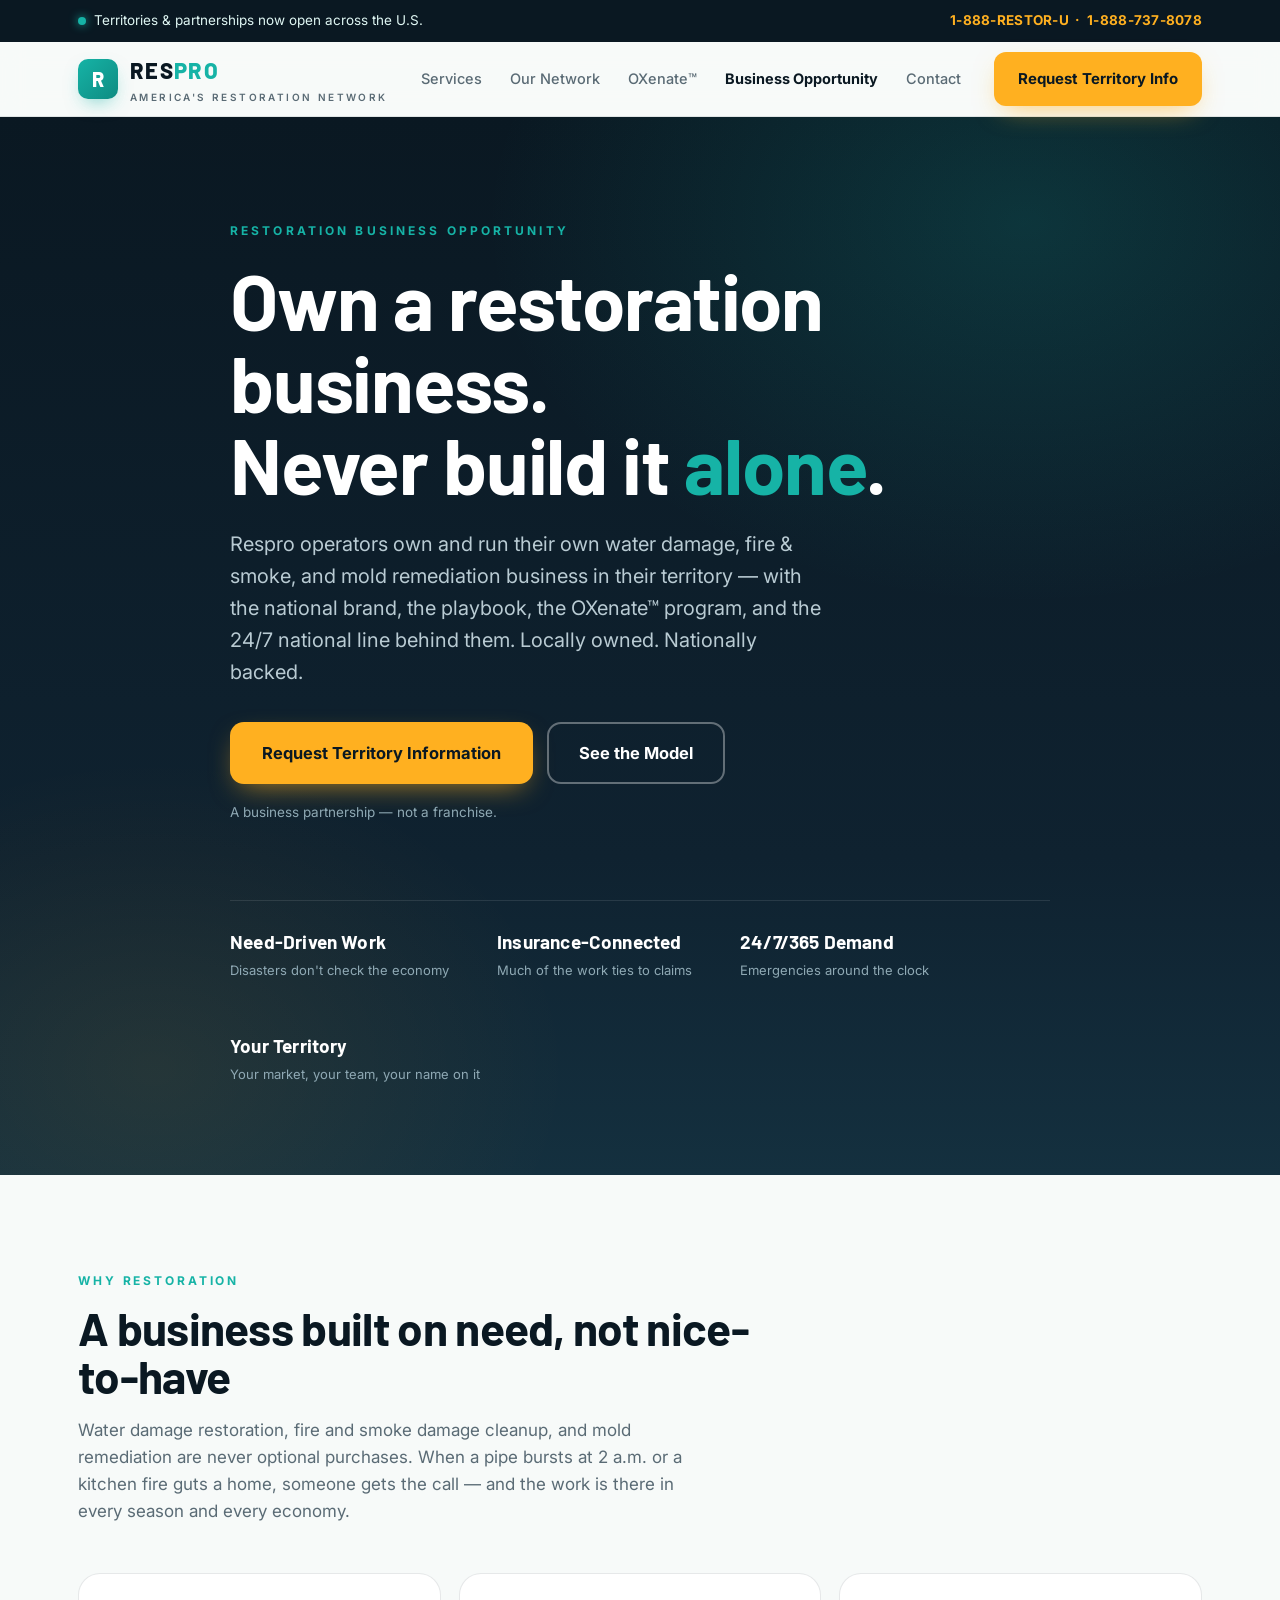
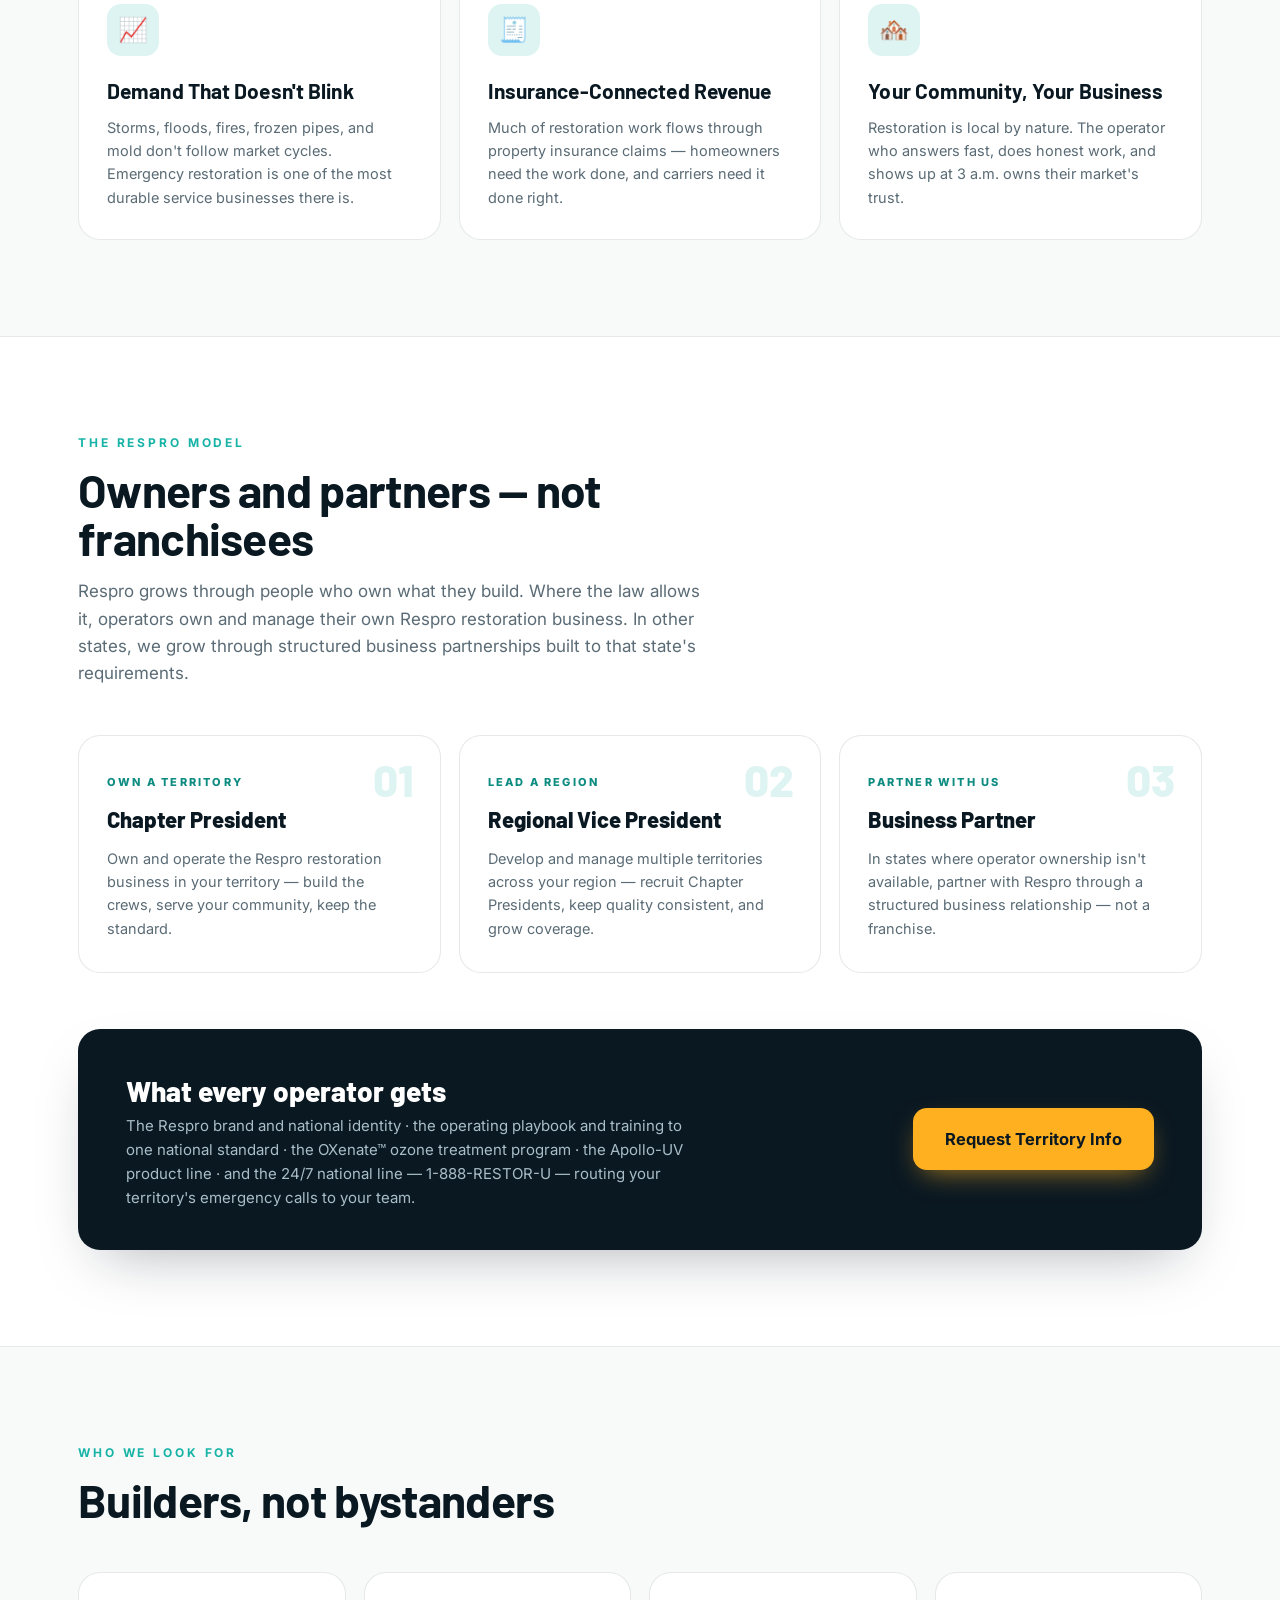
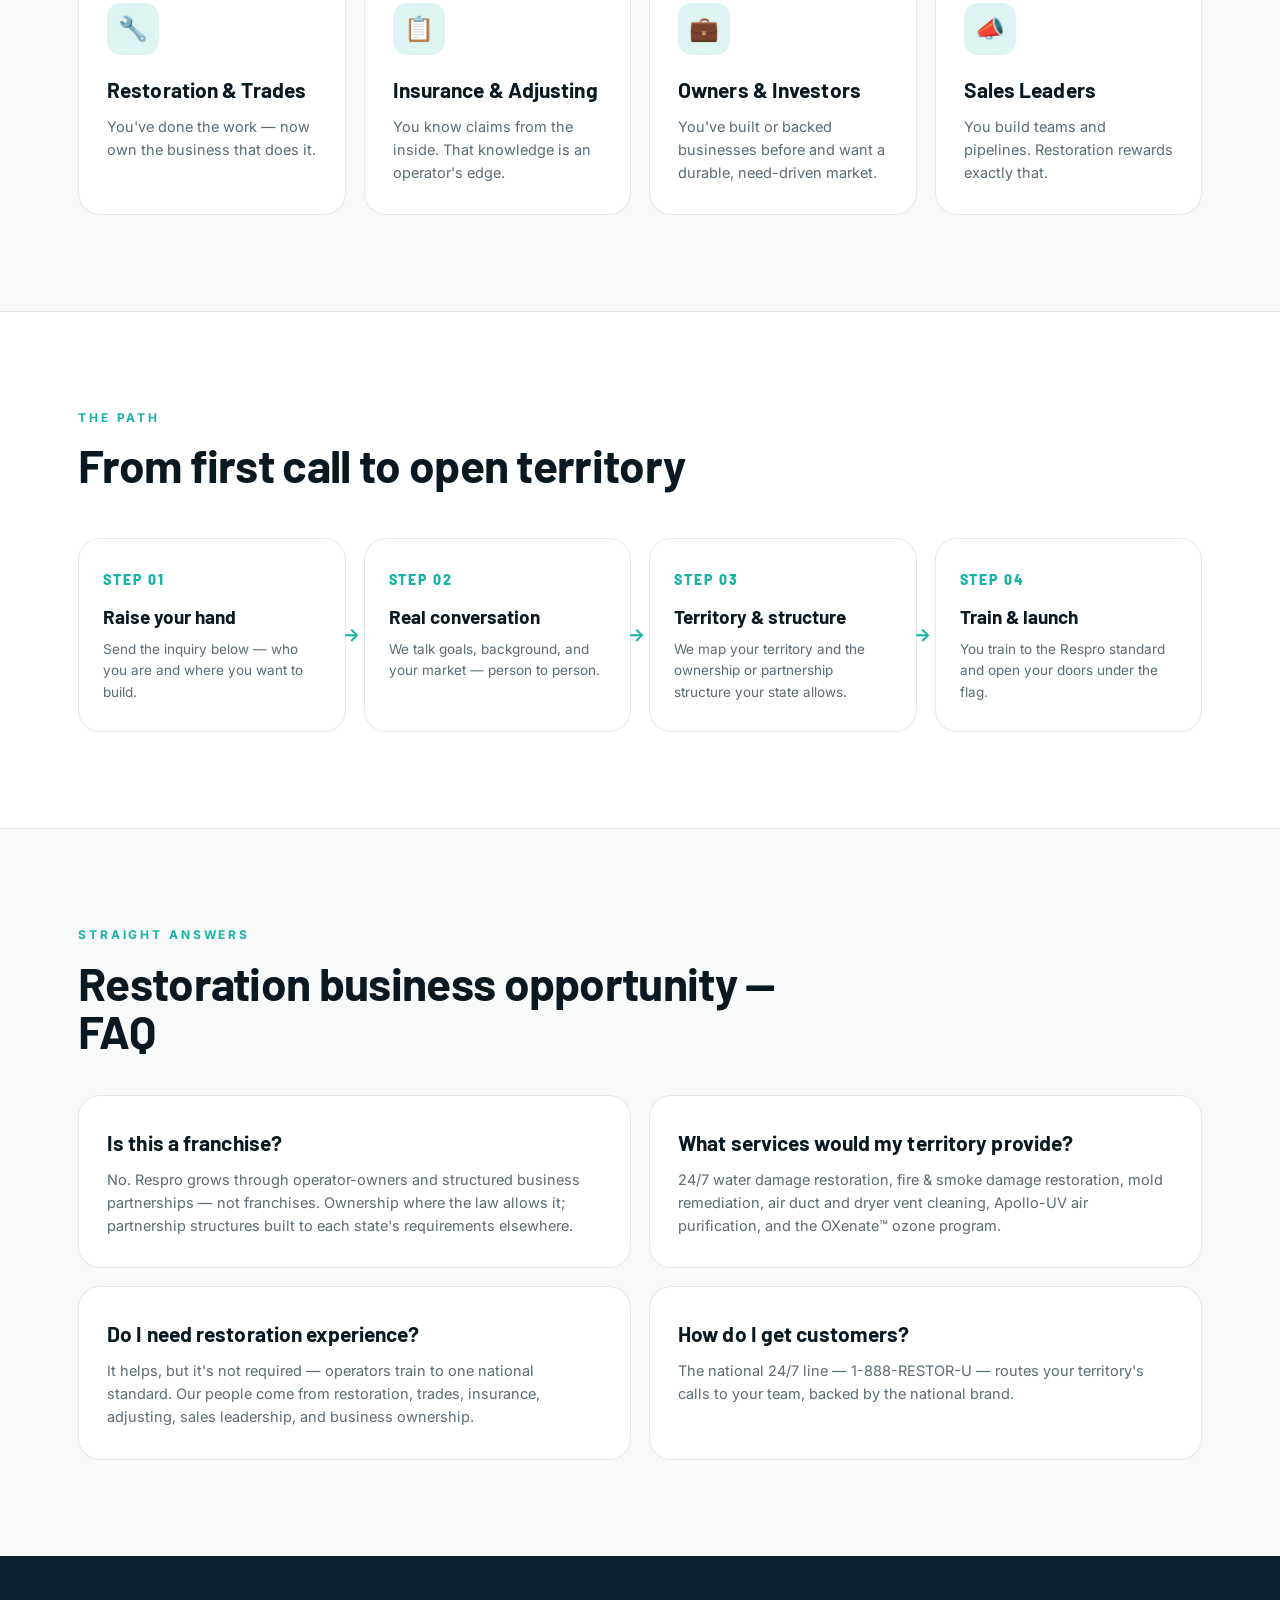
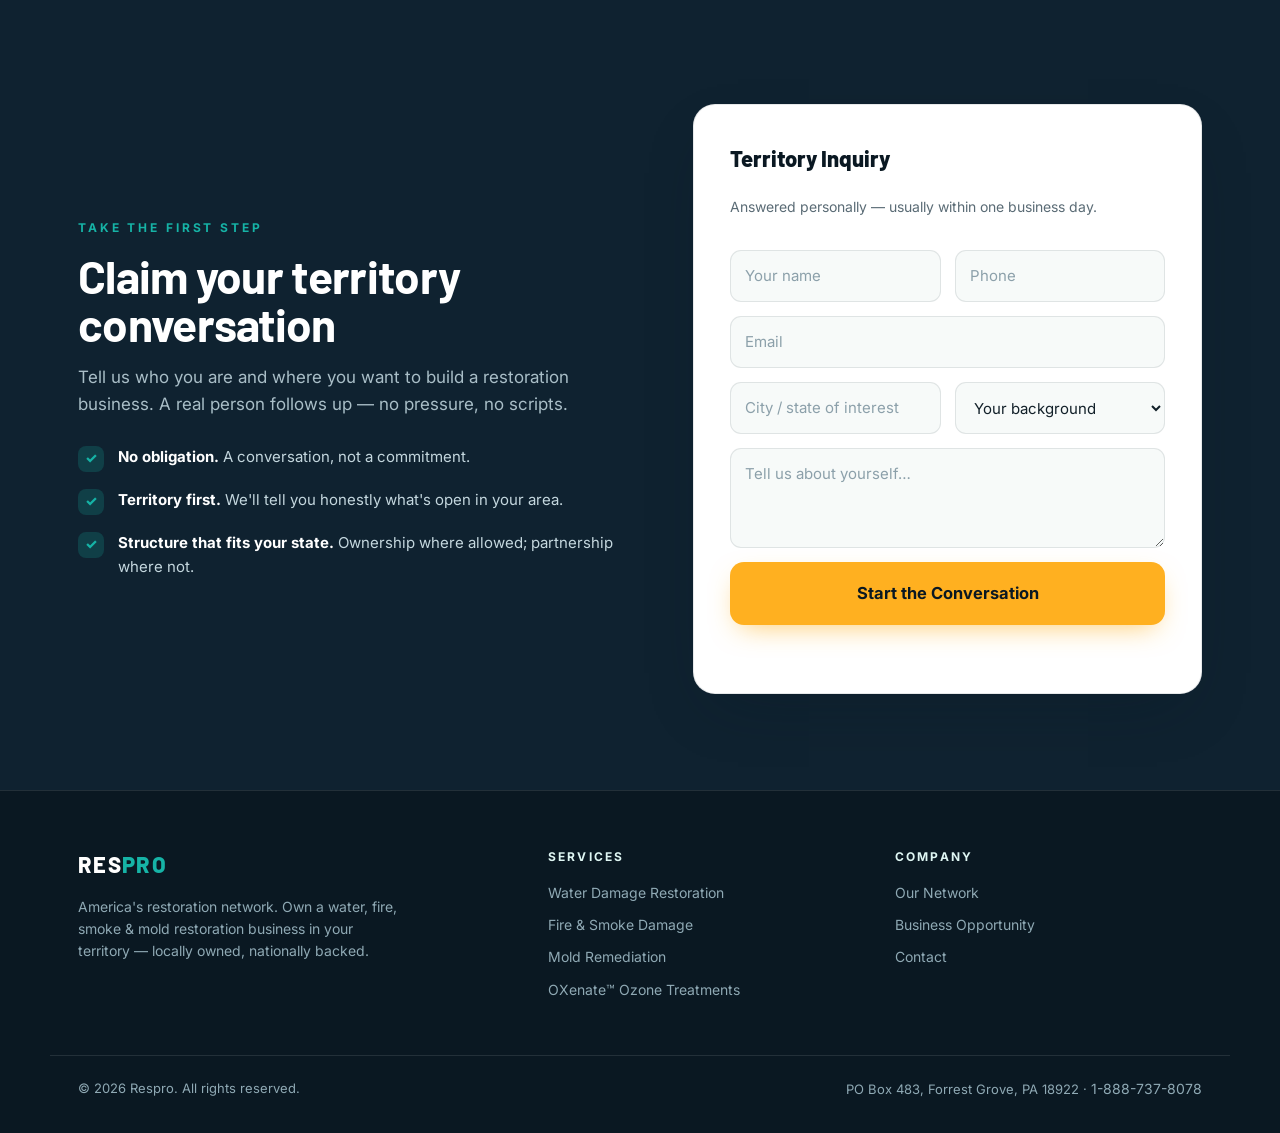
==== operators.html @ 09ea25e8 "Business Opportunity page for operators + full SEO/AI-search optimization operators.html: keyword-ri" ====
<!doctype html>
<html lang="en">
<head>
<meta charset="utf-8">
<meta name="viewport" content="width=device-width, initial-scale=1">
<title>Restoration Business Opportunity — Own a Respro Territory | Water, Fire & Mold Restoration Business</title>
<meta name="description" content="Own a restoration business in your territory. Respro operators run their own water damage, fire damage, smoke, and mold remediation business — locally owned, nationally backed. A business partnership, not a franchise. Territories open across the U.S.">
<meta name="keywords" content="restoration business opportunity, own a restoration business, water damage restoration business, fire damage restoration business, mold remediation business opportunity, disaster restoration territory, restoration business partnership, start a restoration company, emergency restoration business">
<link rel="canonical" href="https://prguzzi-cmyk.github.io/resprousa-com/operators.html">
<meta property="og:type" content="website">
<meta property="og:title" content="Own a Restoration Business — Respro Territory & Partnership Opportunities">
<meta property="og:description" content="Locally owned, nationally backed. Run your own water, fire, smoke & mold restoration business under the Respro flag — a business partnership, not a franchise.">
<meta property="og:url" content="https://prguzzi-cmyk.github.io/resprousa-com/operators.html">
<meta name="twitter:card" content="summary">
<link rel="icon" href="favicon.svg" type="image/svg+xml">
<link rel="preconnect" href="https://fonts.googleapis.com">
<link rel="preconnect" href="https://fonts.gstatic.com" crossorigin>
<link href="https://fonts.googleapis.com/css2?family=Barlow:wght@600;700;800&family=Inter:wght@400;500;600;700&display=swap" rel="stylesheet">
<link rel="stylesheet" href="styles.css">
<script type="application/ld+json">
{
  "@context": "https://schema.org",
  "@type": "FAQPage",
  "mainEntity": [
    {
      "@type": "Question",
      "name": "Is the Respro restoration business opportunity a franchise?",
      "acceptedAnswer": {
        "@type": "Answer",
        "text": "No. Respro grows through operator-owners and structured business partnerships, not franchises. Where allowed by law, Chapter Presidents, Regional Vice Presidents, and agents own and manage their own Respro restoration operation; in other states, Respro builds through business partnerships structured to that state's requirements."
      }
    },
    {
      "@type": "Question",
      "name": "What services does a Respro restoration territory provide?",
      "acceptedAnswer": {
        "@type": "Answer",
        "text": "Respro territories provide 24/7 emergency water damage restoration, fire and smoke damage restoration, mold remediation, air duct cleaning, dryer vent cleaning, Apollo-UV air purification, and the OXenate ozone treatment program for homes and businesses."
      }
    },
    {
      "@type": "Question",
      "name": "Do I need restoration experience to become a Respro operator?",
      "acceptedAnswer": {
        "@type": "Answer",
        "text": "Experience in restoration, trades, insurance, or adjusting helps, but Respro trains operators to one national standard. Owners come from restoration, insurance, sales leadership, and business ownership backgrounds."
      }
    },
    {
      "@type": "Question",
      "name": "How do Respro operators get customers?",
      "acceptedAnswer": {
        "@type": "Answer",
        "text": "The national 24/7 emergency line, 1-888-RESTOR-U (1-888-737-8078), routes calls from your territory to your team, backed by the national Respro brand and marketing."
      }
    },
    {
      "@type": "Question",
      "name": "Why is disaster restoration a strong business to own?",
      "acceptedAnswer": {
        "@type": "Answer",
        "text": "Restoration work is need-driven, not discretionary: water damage, fire damage, and mold do not wait for good economic conditions, and much of the work is connected to insurance claims. Demand is year-round and around the clock."
      }
    }
  ]
}
</script>
</head>
<body>

<!-- ═══ Emergency top bar ═══ -->
<div class="topbar">
  <div class="container topbar__inner">
    <span><span class="dot"></span>Territories &amp; partnerships now open across the U.S.</span>
    <a class="topbar__phone" href="tel:18887378078">1-888-RESTOR-U &nbsp;·&nbsp; 1-888-737-8078</a>
  </div>
</div>

<!-- ═══ Nav ═══ -->
<header class="nav" id="nav">
  <div class="container nav__inner">
    <a class="brand" href="index.html">
      <span class="brand__mark">R</span>
      <span>
        <span class="brand__name">RES<span>PRO</span></span>
        <span class="brand__tag">America's Restoration Network</span>
      </span>
    </a>
    <nav class="nav__links">
      <a href="index.html#services">Services</a>
      <a href="index.html#network">Our Network</a>
      <a href="index.html#oxenate">OXenate&trade;</a>
      <a href="operators.html" style="color:var(--navy);font-weight:700">Business Opportunity</a>
      <a href="index.html#contact">Contact</a>
    </nav>
    <div class="nav__cta">
      <a class="btn btn--amber" href="#apply">Request Territory Info</a>
      <button class="nav__menu" aria-label="Menu">☰</button>
    </div>
  </div>
</header>

<!-- ═══ Hero ═══ -->
<section class="hero" id="top">
  <div class="container hero__inner">
    <p class="eyebrow">Restoration Business Opportunity</p>
    <h1 class="display">Own a restoration business.<br>Never build it <em>alone</em>.</h1>
    <p class="hero__sub">Respro operators own and run their own water damage, fire &amp; smoke, and mold remediation business in their territory — with the national brand, the playbook, the OXenate&trade; program, and the 24/7 national line behind them. Locally owned. Nationally backed.</p>
    <div class="hero__cta">
      <a class="btn btn--amber btn--lg" href="#apply" data-analytics="operator_apply">Request Territory Information</a>
      <a class="btn btn--ghost-light btn--lg" href="#model">See the Model</a>
    </div>
    <p class="hero__phone-note">A business partnership — not a franchise.</p>
    <div class="hero__strip">
      <div><strong>Need-Driven Work</strong><span>Disasters don't check the economy</span></div>
      <div><strong>Insurance-Connected</strong><span>Much of the work ties to claims</span></div>
      <div><strong>24/7/365 Demand</strong><span>Emergencies around the clock</span></div>
      <div><strong>Your Territory</strong><span>Your market, your team, your name on it</span></div>
    </div>
  </div>
</section>

<!-- ═══ Why restoration ═══ -->
<section class="section" id="why">
  <div class="container">
    <p class="kicker">Why restoration</p>
    <h2 class="section__title display">A business built on need, not nice-to-have</h2>
    <p class="section__sub">Water damage restoration, fire and smoke damage cleanup, and mold remediation are never optional purchases. When a pipe bursts at 2 a.m. or a kitchen fire guts a home, someone gets the call — and the work is there in every season and every economy.</p>

    <div class="services">
      <div class="svc">
        <div class="svc__icon">📈</div>
        <h3>Demand That Doesn't Blink</h3>
        <p>Storms, floods, fires, frozen pipes, and mold don't follow market cycles. Emergency restoration is one of the most durable service businesses there is.</p>
      </div>
      <div class="svc">
        <div class="svc__icon">🧾</div>
        <h3>Insurance-Connected Revenue</h3>
        <p>Much of restoration work flows through property insurance claims — homeowners need the work done, and carriers need it done right.</p>
      </div>
      <div class="svc">
        <div class="svc__icon">🏘️</div>
        <h3>Your Community, Your Business</h3>
        <p>Restoration is local by nature. The operator who answers fast, does honest work, and shows up at 3 a.m. owns their market's trust.</p>
      </div>
    </div>
  </div>
</section>

<!-- ═══ The model ═══ -->
<section class="section section--alt" id="model">
  <div class="container">
    <p class="kicker">The Respro model</p>
    <h2 class="section__title display">Owners and partners — not franchisees</h2>
    <p class="section__sub">Respro grows through people who own what they build. Where the law allows it, operators own and manage their own Respro restoration business. In other states, we grow through structured business partnerships built to that state's requirements.</p>

    <div class="network">
      <div class="net">
        <span class="net__num">01</span>
        <span class="net__role">Own a Territory</span>
        <h3>Chapter President</h3>
        <p>Own and operate the Respro restoration business in your territory — build the crews, serve your community, keep the standard.</p>
      </div>
      <div class="net">
        <span class="net__num">02</span>
        <span class="net__role">Lead a Region</span>
        <h3>Regional Vice President</h3>
        <p>Develop and manage multiple territories across your region — recruit Chapter Presidents, keep quality consistent, and grow coverage.</p>
      </div>
      <div class="net">
        <span class="net__num">03</span>
        <span class="net__role">Partner With Us</span>
        <h3>Business Partner</h3>
        <p>In states where operator ownership isn't available, partner with Respro through a structured business relationship — not a franchise.</p>
      </div>
    </div>

    <div class="strip">
      <div>
        <h3>What every operator gets</h3>
        <p>The Respro brand and national identity · the operating playbook and training to one national standard · the OXenate&trade; ozone treatment program · the Apollo-UV product line · and the 24/7 national line — 1-888-RESTOR-U — routing your territory's emergency calls to your team.</p>
      </div>
      <a class="btn btn--amber btn--lg" href="#apply">Request Territory Info</a>
    </div>
  </div>
</section>

<!-- ═══ Who we look for ═══ -->
<section class="section" id="who">
  <div class="container">
    <p class="kicker">Who we look for</p>
    <h2 class="section__title display">Builders, not bystanders</h2>
    <div class="services" style="grid-template-columns:repeat(4,1fr)">
      <div class="svc"><div class="svc__icon">🔧</div><h3>Restoration &amp; Trades</h3><p>You've done the work — now own the business that does it.</p></div>
      <div class="svc"><div class="svc__icon">📋</div><h3>Insurance &amp; Adjusting</h3><p>You know claims from the inside. That knowledge is an operator's edge.</p></div>
      <div class="svc"><div class="svc__icon">💼</div><h3>Owners &amp; Investors</h3><p>You've built or backed businesses before and want a durable, need-driven market.</p></div>
      <div class="svc"><div class="svc__icon">📣</div><h3>Sales Leaders</h3><p>You build teams and pipelines. Restoration rewards exactly that.</p></div>
    </div>
  </div>
</section>

<!-- ═══ Path ═══ -->
<section class="section section--alt" id="path">
  <div class="container">
    <p class="kicker">The path</p>
    <h2 class="section__title display">From first call to open territory</h2>
    <ol class="steps">
      <li><span class="steps__n">STEP 01</span><h4>Raise your hand</h4><p>Send the inquiry below — who you are and where you want to build.</p></li>
      <li><span class="steps__n">STEP 02</span><h4>Real conversation</h4><p>We talk goals, background, and your market — person to person.</p></li>
      <li><span class="steps__n">STEP 03</span><h4>Territory &amp; structure</h4><p>We map your territory and the ownership or partnership structure your state allows.</p></li>
      <li><span class="steps__n">STEP 04</span><h4>Train &amp; launch</h4><p>You train to the Respro standard and open your doors under the flag.</p></li>
    </ol>
  </div>
</section>

<!-- ═══ FAQ (mirrors JSON-LD for AI search) ═══ -->
<section class="section" id="faq">
  <div class="container">
    <p class="kicker">Straight answers</p>
    <h2 class="section__title display">Restoration business opportunity — FAQ</h2>
    <div class="services" style="grid-template-columns:1fr 1fr;margin-top:40px">
      <div class="svc"><h3>Is this a franchise?</h3><p>No. Respro grows through operator-owners and structured business partnerships — not franchises. Ownership where the law allows it; partnership structures built to each state's requirements elsewhere.</p></div>
      <div class="svc"><h3>What services would my territory provide?</h3><p>24/7 water damage restoration, fire &amp; smoke damage restoration, mold remediation, air duct and dryer vent cleaning, Apollo-UV air purification, and the OXenate&trade; ozone program.</p></div>
      <div class="svc"><h3>Do I need restoration experience?</h3><p>It helps, but it's not required — operators train to one national standard. Our people come from restoration, trades, insurance, adjusting, sales leadership, and business ownership.</p></div>
      <div class="svc"><h3>How do I get customers?</h3><p>The national 24/7 line — 1-888-RESTOR-U — routes your territory's calls to your team, backed by the national brand.</p></div>
    </div>
  </div>
</section>

<!-- ═══ Apply ═══ -->
<section class="section section--dark" id="apply">
  <div class="container">
    <div class="partner">
      <div>
        <p class="kicker">Take the first step</p>
        <h2 class="section__title display">Claim your territory conversation</h2>
        <p class="section__sub">Tell us who you are and where you want to build a restoration business. A real person follows up — no pressure, no scripts.</p>
        <ul class="partner__points">
          <li><span class="pip">✓</span><span><strong>No obligation.</strong> A conversation, not a commitment.</span></li>
          <li><span class="pip">✓</span><span><strong>Territory first.</strong> We'll tell you honestly what's open in your area.</span></li>
          <li><span class="pip">✓</span><span><strong>Structure that fits your state.</strong> Ownership where allowed; partnership where not.</span></li>
        </ul>
      </div>
      <form class="partner__card form" data-form="operator-inquiry">
        <h3>Territory Inquiry</h3>
        <p>Answered personally — usually within one business day.</p>
        <div class="form__row">
          <input type="text" name="name" placeholder="Your name" required>
          <input type="tel" name="phone" placeholder="Phone" required>
        </div>
        <input type="email" name="email" placeholder="Email" required>
        <div class="form__row">
          <input type="text" name="territory" placeholder="City / state of interest" required>
          <select name="background">
            <option value="" disabled selected>Your background</option>
            <option>Restoration / trades</option>
            <option>Insurance / adjusting</option>
            <option>Business owner / investor</option>
            <option>Sales leadership</option>
            <option>Other</option>
          </select>
        </div>
        <textarea name="details" rows="3" placeholder="Tell us about yourself…"></textarea>
        <button class="btn btn--amber btn--lg btn--block" type="submit">Start the Conversation</button>
        <div class="form__note" data-form-status></div>
      </form>
    </div>
  </div>
</section>

<!-- ═══ Footer ═══ -->
<footer class="footer">
  <div class="container footer__inner">
    <div class="footer__brand">
      <span class="brand__name" style="color:#fff">RES<span>PRO</span></span>
      <p>America's restoration network. Own a water, fire, smoke &amp; mold restoration business in your territory — locally owned, nationally backed.</p>
    </div>
    <div>
      <h5>Services</h5>
      <a href="index.html#services">Water Damage Restoration</a>
      <a href="index.html#services">Fire &amp; Smoke Damage</a>
      <a href="index.html#services">Mold Remediation</a>
      <a href="index.html#oxenate">OXenate&trade; Ozone Treatments</a>
    </div>
    <div>
      <h5>Company</h5>
      <a href="index.html#network">Our Network</a>
      <a href="operators.html">Business Opportunity</a>
      <a href="index.html#contact">Contact</a>
    </div>
  </div>
  <div class="container footer__legal">
    <span>© <span id="yr"></span> Respro. All rights reserved.</span>
    <span>PO Box 483, Forrest Grove, PA 18922 · <a href="tel:18887378078" style="display:inline">1-888-737-8078</a></span>
  </div>
</footer>

<script src="main.js"></script>
</body>
</html>
---- styles.css ----
/* ============================================================
   RESPRO — Disaster Restoration
   High-end rebuild. Deep-navy / teal system, industrial display
   type, generous space. Emergency phone always one glance away.
   ============================================================ */

:root{
  --navy:#0A1822; --navy-2:#0F2230; --navy-3:#14303F;
  --teal:#16B3A6; --teal-deep:#0E8C82; --teal-soft:rgba(22,179,166,.14);
  --amber:#FFB020; --amber-deep:#E89400;
  --paper:#F7FAF9; --white:#FFFFFF;
  --ink:#122029; --muted:#5A6B75; --faint:#8CA0AA;
  --line:rgba(18,32,41,.10); --line-dark:rgba(255,255,255,.10);
  --maxw:1180px; --r:14px; --r-lg:22px;
  --shadow:0 24px 60px -24px rgba(10,24,34,.35);
  --shadow-soft:0 14px 40px -18px rgba(10,24,34,.22);
}

*{box-sizing:border-box;margin:0;padding:0}
html{scroll-behavior:smooth}
body{
  background:var(--paper); color:var(--ink);
  font-family:'Inter',system-ui,-apple-system,'Segoe UI',sans-serif;
  line-height:1.6; -webkit-font-smoothing:antialiased; overflow-x:hidden;
}
a{color:inherit;text-decoration:none}
img{max-width:100%;display:block}
.container{max-width:var(--maxw);margin:0 auto;padding:0 28px}
.display{font-family:'Barlow',Inter,sans-serif;font-weight:700;letter-spacing:-.015em;line-height:1.05}
.center{text-align:center}

/* ---------- Emergency top bar ---------- */
.topbar{background:var(--navy);color:#DFF6F3;font-size:13.5px}
.topbar__inner{display:flex;align-items:center;justify-content:space-between;gap:16px;height:42px}
.topbar .dot{width:8px;height:8px;border-radius:50%;background:var(--teal);display:inline-block;margin-right:8px;box-shadow:0 0 10px var(--teal);animation:pulse 2.2s infinite}
@keyframes pulse{0%,100%{opacity:1}50%{opacity:.45}}
.topbar__phone{font-weight:700;color:var(--amber);letter-spacing:.02em}
.topbar__phone:hover{color:#ffc75e}

/* ---------- Nav ---------- */
.nav{position:sticky;top:0;z-index:50;background:rgba(247,250,249,.88);backdrop-filter:blur(12px);border-bottom:1px solid var(--line)}
.nav__inner{display:flex;align-items:center;justify-content:space-between;height:74px;gap:24px}
.brand{display:flex;align-items:center;gap:12px}
.brand__mark{width:40px;height:40px;border-radius:10px;background:linear-gradient(135deg,var(--teal),var(--teal-deep));display:flex;align-items:center;justify-content:center;color:#fff;font-family:'Barlow',sans-serif;font-weight:800;font-size:20px;box-shadow:0 8px 20px -8px rgba(22,179,166,.7)}
.brand__name{font-family:'Barlow',sans-serif;font-weight:800;font-size:22px;letter-spacing:.06em;color:var(--navy)}
.brand__name span{color:var(--teal)}
.brand__tag{display:block;font-size:10px;letter-spacing:.24em;text-transform:uppercase;color:var(--muted);font-weight:600}
.nav__links{display:flex;gap:28px;font-size:14.5px;font-weight:500;color:var(--muted)}
.nav__links a:hover{color:var(--navy)}
.nav__cta{display:flex;align-items:center;gap:12px}
.nav__menu{display:none;background:none;border:0;font-size:22px;color:var(--navy);cursor:pointer}

/* ---------- Buttons ---------- */
.btn{display:inline-flex;align-items:center;justify-content:center;gap:9px;font:inherit;font-weight:700;font-size:15px;cursor:pointer;border-radius:12px;border:2px solid transparent;padding:13px 22px;transition:transform .12s,background .2s,border-color .2s,box-shadow .2s;white-space:nowrap}
.btn:active{transform:translateY(1px)}
.btn--amber{background:var(--amber);color:var(--navy);box-shadow:0 10px 28px -10px rgba(255,176,32,.7)}
.btn--amber:hover{background:#ffc14a}
.btn--teal{background:var(--teal);color:#fff;box-shadow:0 10px 28px -10px rgba(22,179,166,.7)}
.btn--teal:hover{background:var(--teal-deep)}
.btn--ghost{background:transparent;color:var(--navy);border-color:rgba(18,32,41,.22)}
.btn--ghost:hover{border-color:var(--navy)}
.btn--ghost-light{background:transparent;color:#fff;border-color:rgba(255,255,255,.35)}
.btn--ghost-light:hover{border-color:#fff;background:rgba(255,255,255,.06)}
.btn--lg{padding:16px 30px;font-size:16.5px;border-radius:14px}
.btn--block{width:100%}

/* ---------- Hero ---------- */
.hero{position:relative;background:linear-gradient(180deg,var(--navy) 0%,var(--navy-2) 70%,var(--navy-3) 100%);color:#fff;overflow:hidden}
.hero::before{content:"";position:absolute;inset:0;background:
  radial-gradient(70% 60% at 80% 10%,rgba(22,179,166,.18),transparent 60%),
  radial-gradient(50% 45% at 12% 90%,rgba(255,176,32,.08),transparent 65%)}
.hero__inner{position:relative;padding:104px 0 88px;max-width:820px}
.eyebrow{font-size:12px;letter-spacing:.26em;text-transform:uppercase;color:var(--teal);font-weight:700;margin-bottom:20px}
.hero h1{font-size:clamp(42px,6.6vw,78px);color:#fff;margin-bottom:22px}
.hero h1 em{font-style:normal;color:var(--teal)}
.hero__sub{font-size:clamp(17px,2vw,20px);color:#B9CBD3;max-width:600px;margin-bottom:34px}
.hero__cta{display:flex;gap:14px;flex-wrap:wrap;align-items:center}
.hero__phone-note{font-size:13.5px;color:#8FA9B4;margin-top:18px}
.hero__strip{position:relative;border-top:1px solid var(--line-dark);margin-top:76px;padding:26px 0 0;display:flex;gap:48px;flex-wrap:wrap}
.hero__strip div strong{display:block;font-family:'Barlow',sans-serif;font-size:19px;font-weight:700;color:#fff;letter-spacing:.01em}
.hero__strip div span{font-size:13px;color:#8FA9B4}

/* ---------- Sections ---------- */
.section{padding:96px 0}
.section--alt{background:var(--white);border-top:1px solid var(--line);border-bottom:1px solid var(--line)}
.section--dark{background:var(--navy-2);color:#fff}
.kicker{font-size:12px;letter-spacing:.24em;text-transform:uppercase;color:var(--teal);font-weight:700;margin-bottom:14px}
.section__title{font-size:clamp(30px,4vw,46px);max-width:720px;color:var(--navy)}
.section--dark .section__title{color:#fff}
.section__sub{color:var(--muted);font-size:17px;max-width:640px;margin-top:16px}
.section--dark .section__sub{color:#A9BEC7}
.center .section__title,.center .section__sub{margin-left:auto;margin-right:auto}

/* ---------- Service cards ---------- */
.services{display:grid;grid-template-columns:repeat(3,1fr);gap:18px;margin-top:48px}
.svc{background:var(--white);border:1px solid var(--line);border-radius:var(--r-lg);padding:30px 28px;transition:transform .18s,box-shadow .2s,border-color .2s;position:relative;overflow:hidden}
.svc:hover{transform:translateY(-5px);box-shadow:var(--shadow-soft);border-color:rgba(22,179,166,.4)}
.svc__icon{width:52px;height:52px;border-radius:14px;background:var(--teal-soft);display:flex;align-items:center;justify-content:center;font-size:24px;margin-bottom:18px}
.svc h3{font-family:'Barlow',sans-serif;font-size:21px;font-weight:700;color:var(--navy);margin-bottom:8px;letter-spacing:.005em}
.svc p{color:var(--muted);font-size:14.5px}
.svc__go{margin-top:16px;font-size:13.5px;font-weight:700;color:var(--teal)}

/* ---------- Process ---------- */
.steps{list-style:none;display:grid;grid-template-columns:repeat(4,1fr);gap:18px;margin-top:48px;counter-reset:s}
.steps li{position:relative;background:var(--white);border:1px solid var(--line);border-radius:var(--r-lg);padding:28px 24px}
.steps li:not(:last-child)::after{content:"→";position:absolute;right:-15px;top:50%;transform:translateY(-50%);color:var(--teal);z-index:2;font-size:18px;font-weight:700}
.steps__n{font-family:'Barlow',sans-serif;font-weight:800;font-size:14px;color:var(--teal);letter-spacing:.14em}
.steps h4{font-family:'Barlow',sans-serif;font-size:19px;font-weight:700;color:var(--navy);margin:10px 0 6px}
.steps p{color:var(--muted);font-size:13.5px}

/* ---------- OXenate tiers ---------- */
.tiers{display:grid;grid-template-columns:repeat(4,1fr);gap:18px;margin-top:52px;align-items:stretch}
.tier{background:var(--white);border:1px solid var(--line);border-radius:var(--r-lg);padding:30px 26px;display:flex;flex-direction:column;transition:transform .18s,box-shadow .2s}
.tier:hover{transform:translateY(-5px);box-shadow:var(--shadow-soft)}
.tier--featured{border-color:var(--teal);box-shadow:0 0 0 1px var(--teal),var(--shadow-soft);position:relative}
.tier__flag{position:absolute;top:-13px;left:50%;transform:translateX(-50%);background:var(--teal);color:#fff;font-size:11px;font-weight:700;letter-spacing:.12em;text-transform:uppercase;padding:5px 14px;border-radius:999px;white-space:nowrap}
.tier__name{font-family:'Barlow',sans-serif;font-size:22px;font-weight:800;color:var(--navy);letter-spacing:.02em}
.tier__level{font-size:12px;letter-spacing:.2em;text-transform:uppercase;color:var(--faint);font-weight:600;margin-bottom:18px}
.tier ul{list-style:none;display:flex;flex-direction:column;gap:11px;flex:1;margin-bottom:22px}
.tier li{font-size:13.5px;color:var(--muted);padding-left:24px;position:relative}
.tier li::before{content:"✓";position:absolute;left:0;color:var(--teal);font-weight:800}
.tier li.tier__inherit{color:var(--navy);font-weight:600}
.tier li.tier__inherit::before{content:"＋";color:var(--amber-deep)}

/* ---------- Why / value props ---------- */
.why{display:grid;grid-template-columns:repeat(4,1fr);gap:18px;margin-top:48px}
.why div{border-top:2px solid var(--teal);padding-top:20px}
.why h4{font-family:'Barlow',sans-serif;font-size:18px;font-weight:700;color:#fff;margin-bottom:8px}
.why p{color:#A9BEC7;font-size:14px}

/* ---------- One Tree Planted band ---------- */
.tree{background:linear-gradient(135deg,#0E3B2E,#14543F);color:#fff;border-radius:var(--r-lg);padding:52px;display:flex;align-items:center;justify-content:space-between;gap:32px;box-shadow:var(--shadow)}
.tree h3{font-family:'Barlow',sans-serif;font-size:clamp(24px,3vw,32px);font-weight:700;margin-bottom:10px}
.tree p{color:#BFE3CF;font-size:15.5px;max-width:520px}
.tree__icon{font-size:64px;flex-shrink:0}

/* ---------- Contact ---------- */
.contact{display:grid;grid-template-columns:1fr 1fr;gap:56px;margin-top:52px;align-items:start}
.contact__info h3{font-family:'Barlow',sans-serif;font-size:22px;font-weight:700;color:var(--navy);margin-bottom:18px}
.contact__row{display:flex;gap:14px;align-items:flex-start;padding:16px 0;border-bottom:1px solid var(--line)}
.contact__row .ic{width:42px;height:42px;border-radius:12px;background:var(--teal-soft);display:flex;align-items:center;justify-content:center;font-size:19px;flex-shrink:0}
.contact__row strong{display:block;font-size:15px;color:var(--navy)}
.contact__row span,.contact__row a.small{font-size:14px;color:var(--muted)}
.contact__row a:hover{color:var(--teal-deep)}
.form{background:var(--white);border:1px solid var(--line);border-radius:var(--r-lg);padding:34px;box-shadow:var(--shadow-soft);display:flex;flex-direction:column;gap:14px}
.form__row{display:grid;grid-template-columns:1fr 1fr;gap:14px}
.form input,.form select,.form textarea{background:var(--paper);border:1px solid var(--line);border-radius:11px;padding:13px 14px;color:var(--ink);font:inherit;font-size:15px;width:100%}
.form input::placeholder,.form textarea::placeholder{color:var(--faint)}
.form input:focus,.form select:focus,.form textarea:focus{outline:none;border-color:var(--teal);box-shadow:0 0 0 3px rgba(22,179,166,.16)}
.form__note{font-size:13.5px;color:var(--teal-deep);min-height:18px;text-align:center;font-weight:600}

/* ---------- Emergency band ---------- */
.emergency{background:var(--navy);color:#fff;text-align:center;padding:72px 0}
.emergency h2{font-size:clamp(28px,4vw,44px);margin-bottom:12px}
.emergency p{color:#A9BEC7;margin-bottom:28px;font-size:16.5px}
.emergency .phone-big{display:block;font-family:'Barlow',sans-serif;font-weight:800;font-size:clamp(30px,5vw,52px);color:var(--amber);letter-spacing:.01em;margin-bottom:6px}
.emergency .phone-big:hover{color:#ffc75e}
.emergency .alpha{color:#8FA9B4;font-size:15px;letter-spacing:.08em}

/* ---------- Footer ---------- */
.footer{background:var(--navy);color:#8FA9B4;padding:56px 0 32px;border-top:1px solid var(--line-dark)}
.footer__inner{display:grid;grid-template-columns:1.4fr 1fr 1fr;gap:40px}
.footer h5{font-size:12px;letter-spacing:.18em;text-transform:uppercase;color:#DFF6F3;margin-bottom:16px;font-weight:700}
.footer a{display:block;font-size:14px;margin-bottom:10px;color:#8FA9B4}
.footer a:hover{color:#fff}
.footer__brand p{font-size:14px;margin-top:14px;max-width:320px}
.footer__legal{margin-top:44px;padding-top:22px;border-top:1px solid var(--line-dark);font-size:13px;display:flex;justify-content:space-between;gap:16px;flex-wrap:wrap}

/* ---------- Responsive ---------- */
@media(max-width:960px){
  .services{grid-template-columns:repeat(2,1fr)}
  .steps{grid-template-columns:repeat(2,1fr)}
  .steps li::after{display:none}
  .tiers{grid-template-columns:repeat(2,1fr)}
  .why{grid-template-columns:repeat(2,1fr)}
  .contact{grid-template-columns:1fr}
  .footer__inner{grid-template-columns:1fr 1fr}
  .tree{flex-direction:column;text-align:center}
}
@media(max-width:640px){
  .nav__links{display:none}
  .nav__cta .btn--ghost{display:none}
  .nav__menu{display:block}
  .services,.steps,.tiers,.why{grid-template-columns:1fr}
  .hero__inner{padding:72px 0 60px}
  .hero__strip{gap:24px}
  .section{padding:64px 0}
  .form__row{grid-template-columns:1fr}
  .footer__inner{grid-template-columns:1fr}
  .topbar__inner{font-size:12px}
}

/* ============================================================
   CORPORATE EXPANSION — network, partner, commercial split
   ============================================================ */

/* Residential / Commercial split */
.split{display:grid;grid-template-columns:1fr 1fr;gap:18px;margin-top:48px}
.split__card{position:relative;border-radius:var(--r-lg);padding:44px 38px;color:#fff;overflow:hidden;min-height:280px;display:flex;flex-direction:column;justify-content:flex-end}
.split__card--res{background:linear-gradient(160deg,var(--navy-2),var(--navy-3) 60%,#1A4A57)}
.split__card--com{background:linear-gradient(160deg,#123028,#14543F 70%,#186349)}
.split__card::before{content:"";position:absolute;inset:0;background:radial-gradient(60% 50% at 85% 15%,rgba(22,179,166,.25),transparent 65%)}
.split__card h3{font-family:'Barlow',sans-serif;font-size:28px;font-weight:800;position:relative;margin-bottom:8px}
.split__card p{position:relative;color:#C4D7DE;font-size:15px;max-width:420px;margin-bottom:20px}
.split__badge{position:absolute;top:26px;left:38px;font-size:11px;letter-spacing:.22em;text-transform:uppercase;font-weight:700;color:var(--teal);z-index:1}

/* Network structure */
.network{display:grid;grid-template-columns:repeat(3,1fr);gap:18px;margin-top:48px}
.net{background:var(--white);border:1px solid var(--line);border-radius:var(--r-lg);padding:32px 28px;position:relative}
.net__role{font-size:11px;letter-spacing:.2em;text-transform:uppercase;color:var(--teal-deep);font-weight:800}
.net h3{font-family:'Barlow',sans-serif;font-size:22px;font-weight:800;color:var(--navy);margin:8px 0 10px}
.net p{color:var(--muted);font-size:14.5px}
.net__num{position:absolute;top:22px;right:26px;font-family:'Barlow',sans-serif;font-weight:800;font-size:44px;color:rgba(22,179,166,.14);line-height:1}

/* Locally owned strip */
.strip{background:var(--navy);color:#fff;border-radius:var(--r-lg);padding:40px 48px;display:flex;align-items:center;justify-content:space-between;gap:28px;margin-top:56px;flex-wrap:wrap;box-shadow:var(--shadow)}
.strip h3{font-family:'Barlow',sans-serif;font-size:clamp(20px,2.6vw,28px);font-weight:800}
.strip p{color:#A9BEC7;font-size:15px;max-width:560px}

/* Partner section */
.partner{display:grid;grid-template-columns:1.1fr 1fr;gap:56px;align-items:center;margin-top:52px}
.partner__points{list-style:none;display:flex;flex-direction:column;gap:16px;margin-top:26px}
.partner__points li{display:flex;gap:14px;align-items:flex-start;font-size:15px;color:#C4D7DE}
.partner__points .pip{width:26px;height:26px;border-radius:8px;background:rgba(22,179,166,.2);color:var(--teal);display:flex;align-items:center;justify-content:center;font-weight:800;font-size:14px;flex-shrink:0;margin-top:1px}
.partner__points strong{color:#fff}
.partner__card{background:var(--white);color:var(--ink);border-radius:var(--r-lg);padding:36px;box-shadow:var(--shadow)}
.partner__card h3{font-family:'Barlow',sans-serif;font-size:22px;font-weight:800;color:var(--navy);margin-bottom:6px}
.partner__card>p{color:var(--muted);font-size:14px;margin-bottom:18px}

@media(max-width:960px){
  .split{grid-template-columns:1fr}
  .network{grid-template-columns:1fr}
  .partner{grid-template-columns:1fr}
  .strip{flex-direction:column;text-align:center}
}
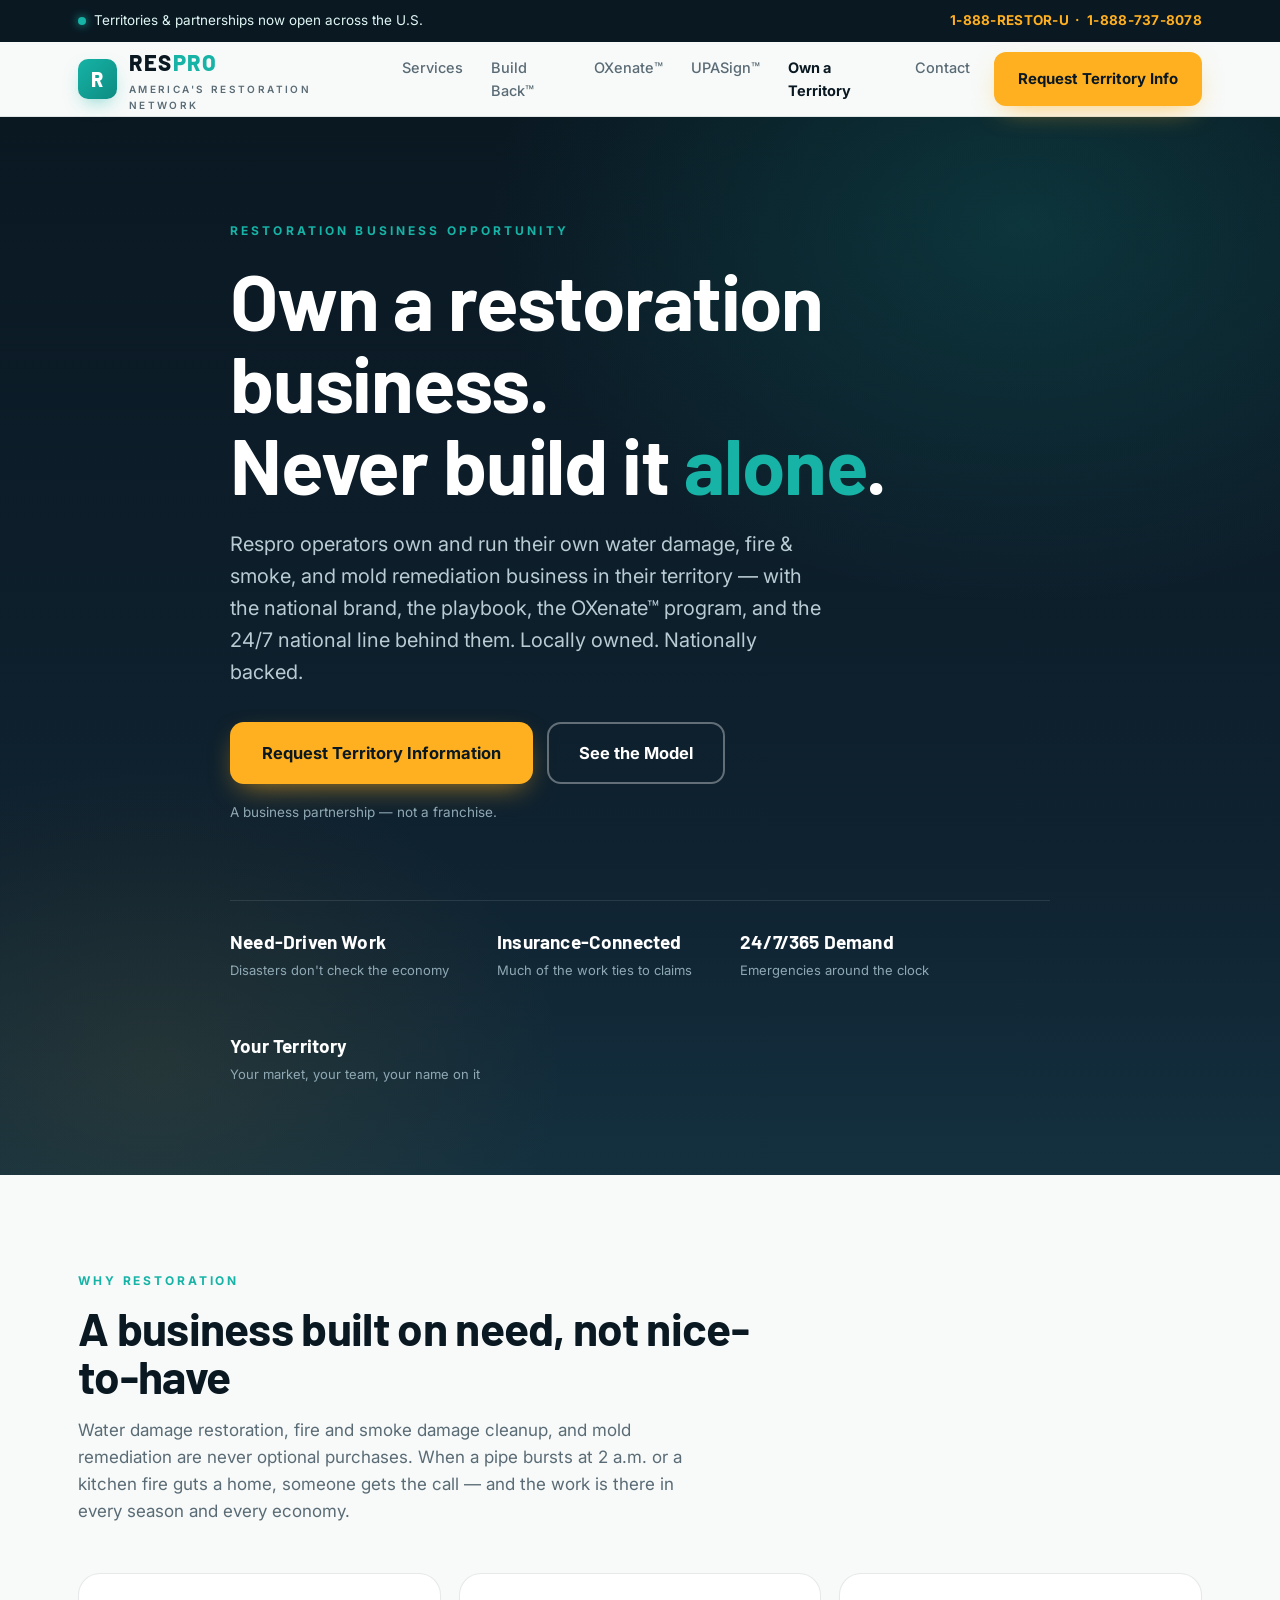
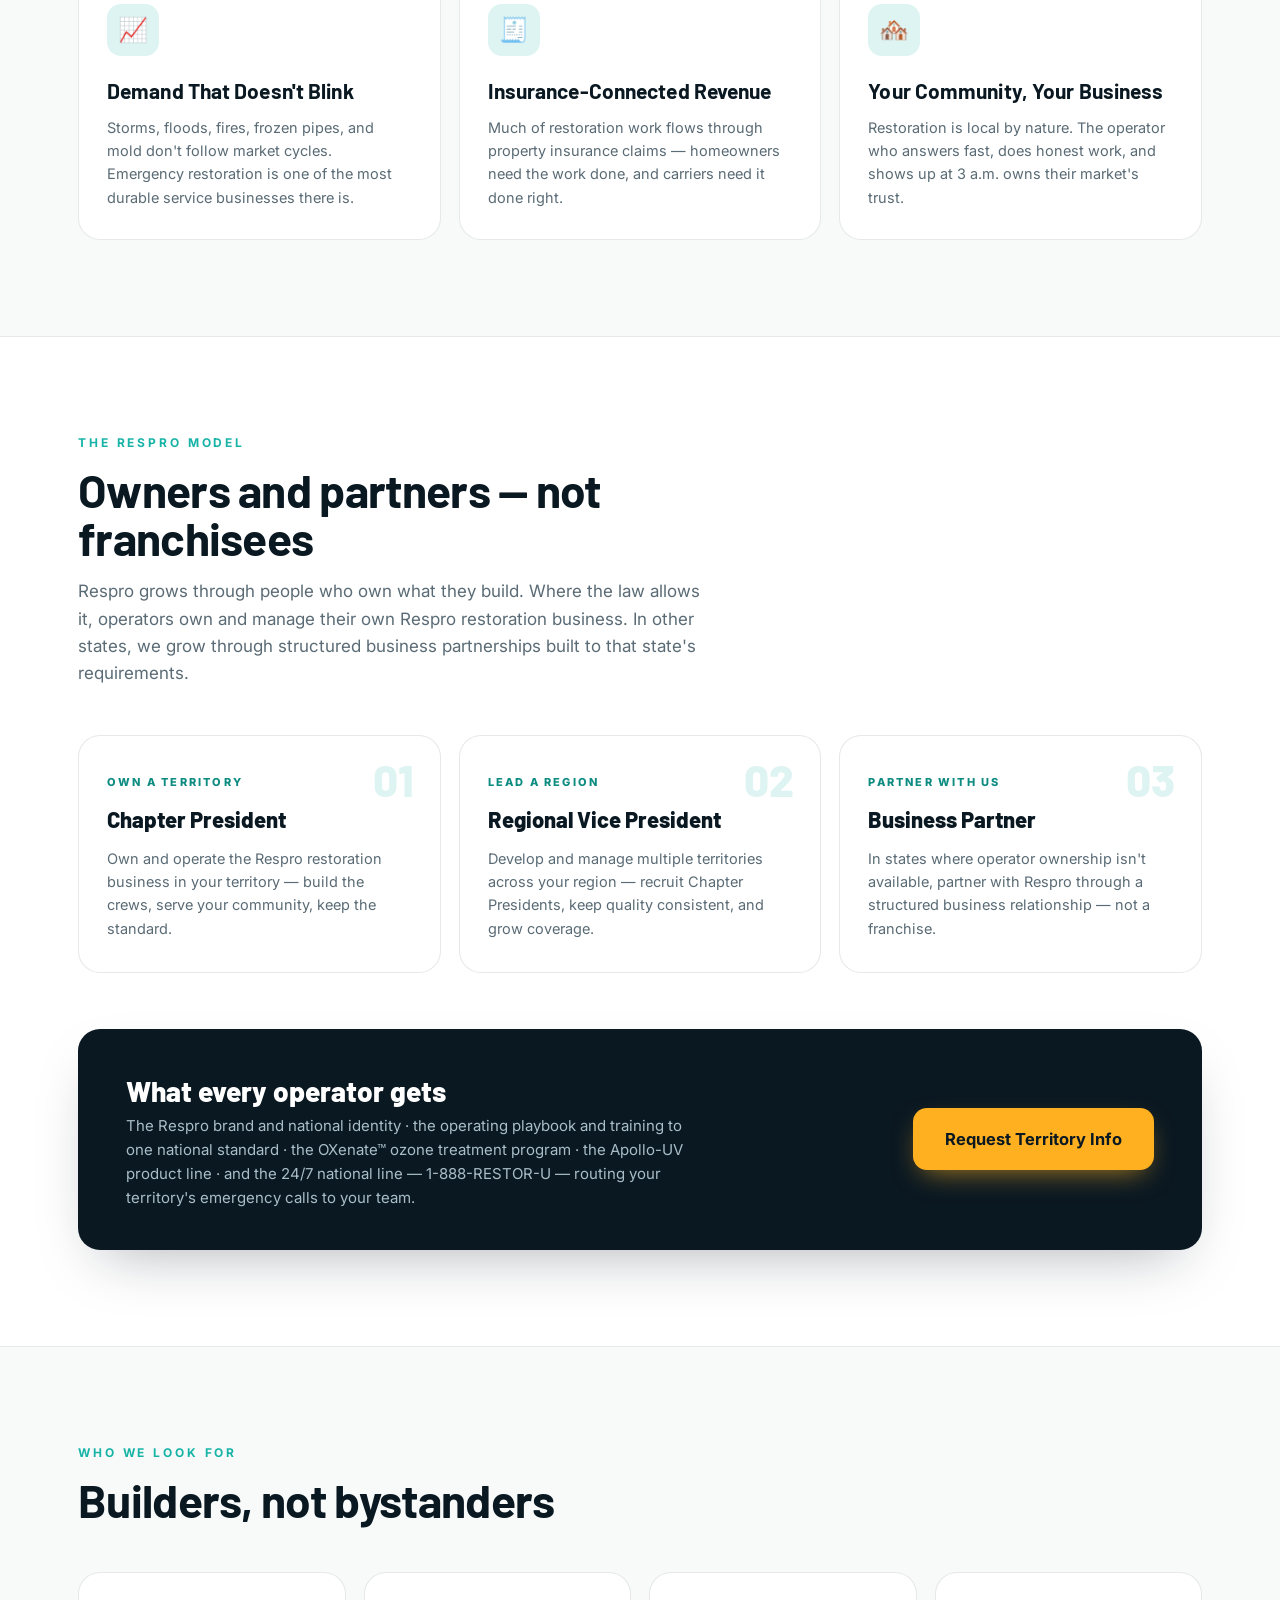
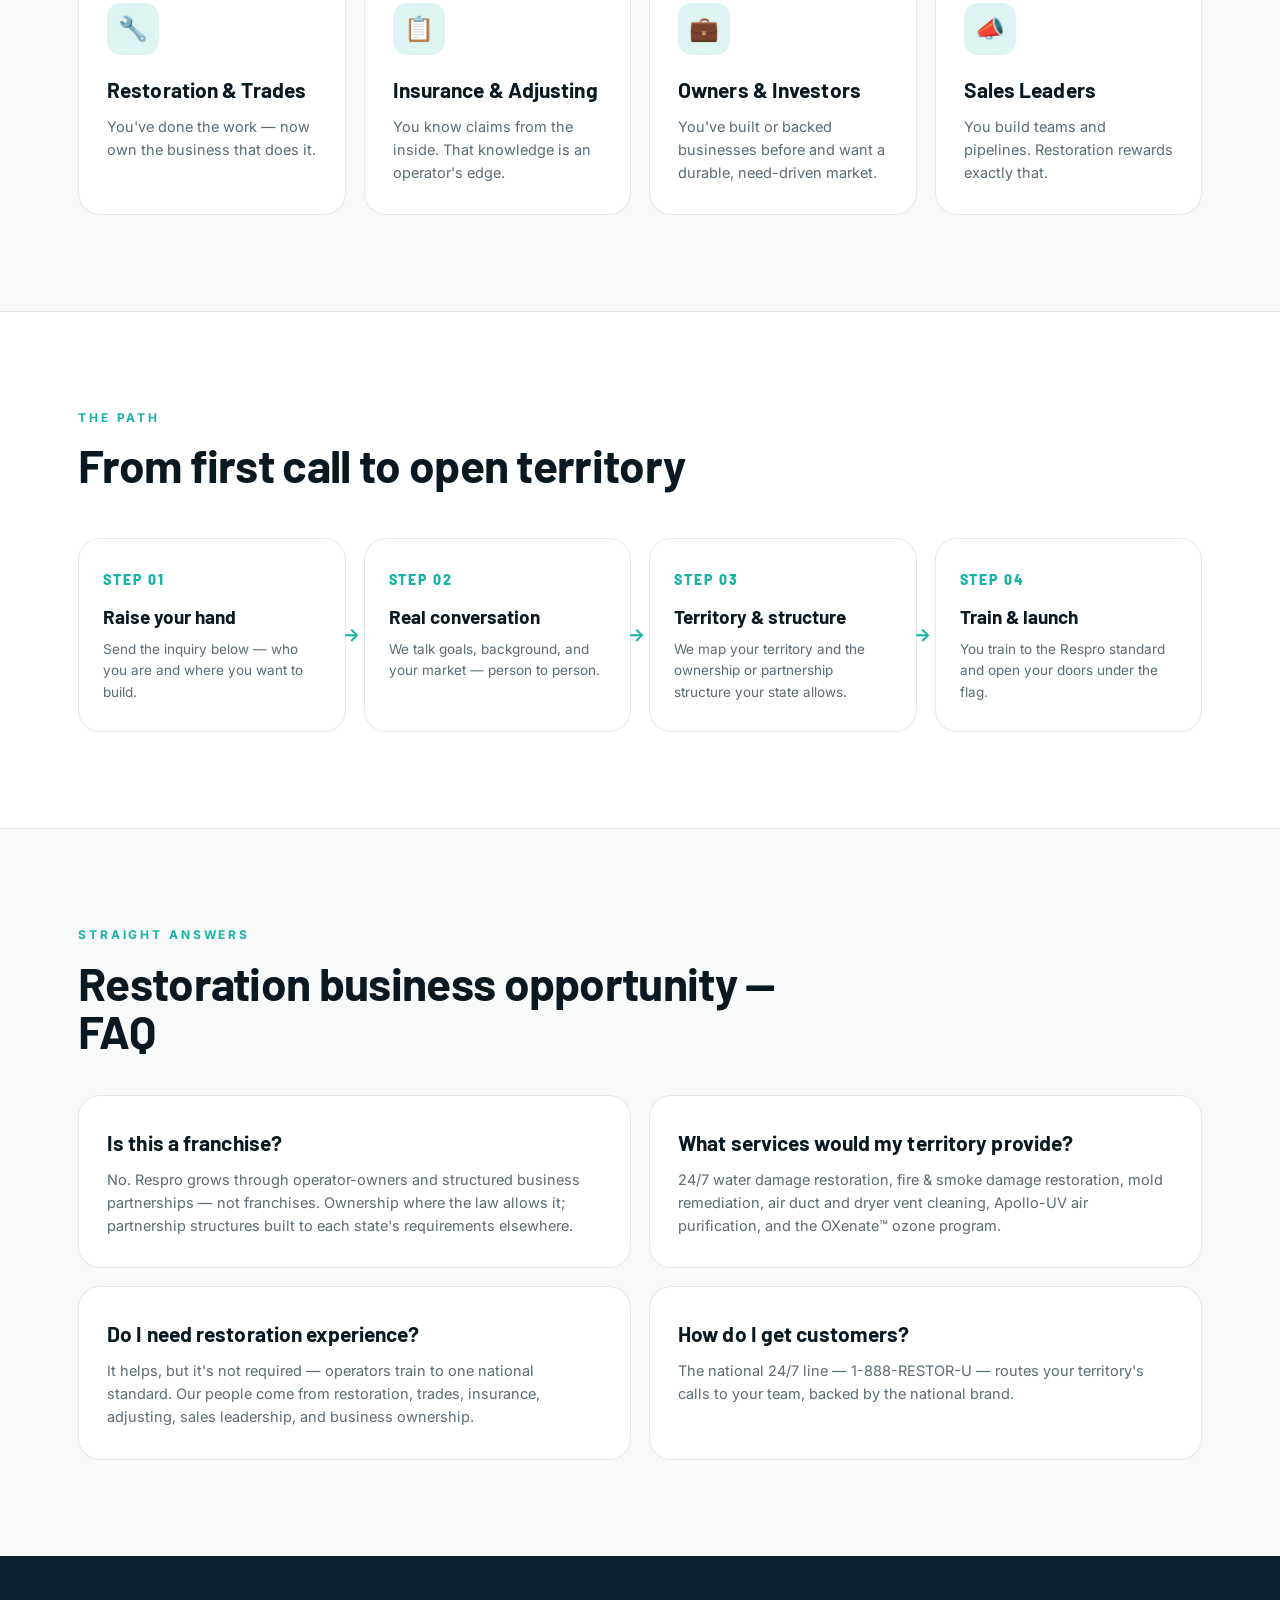
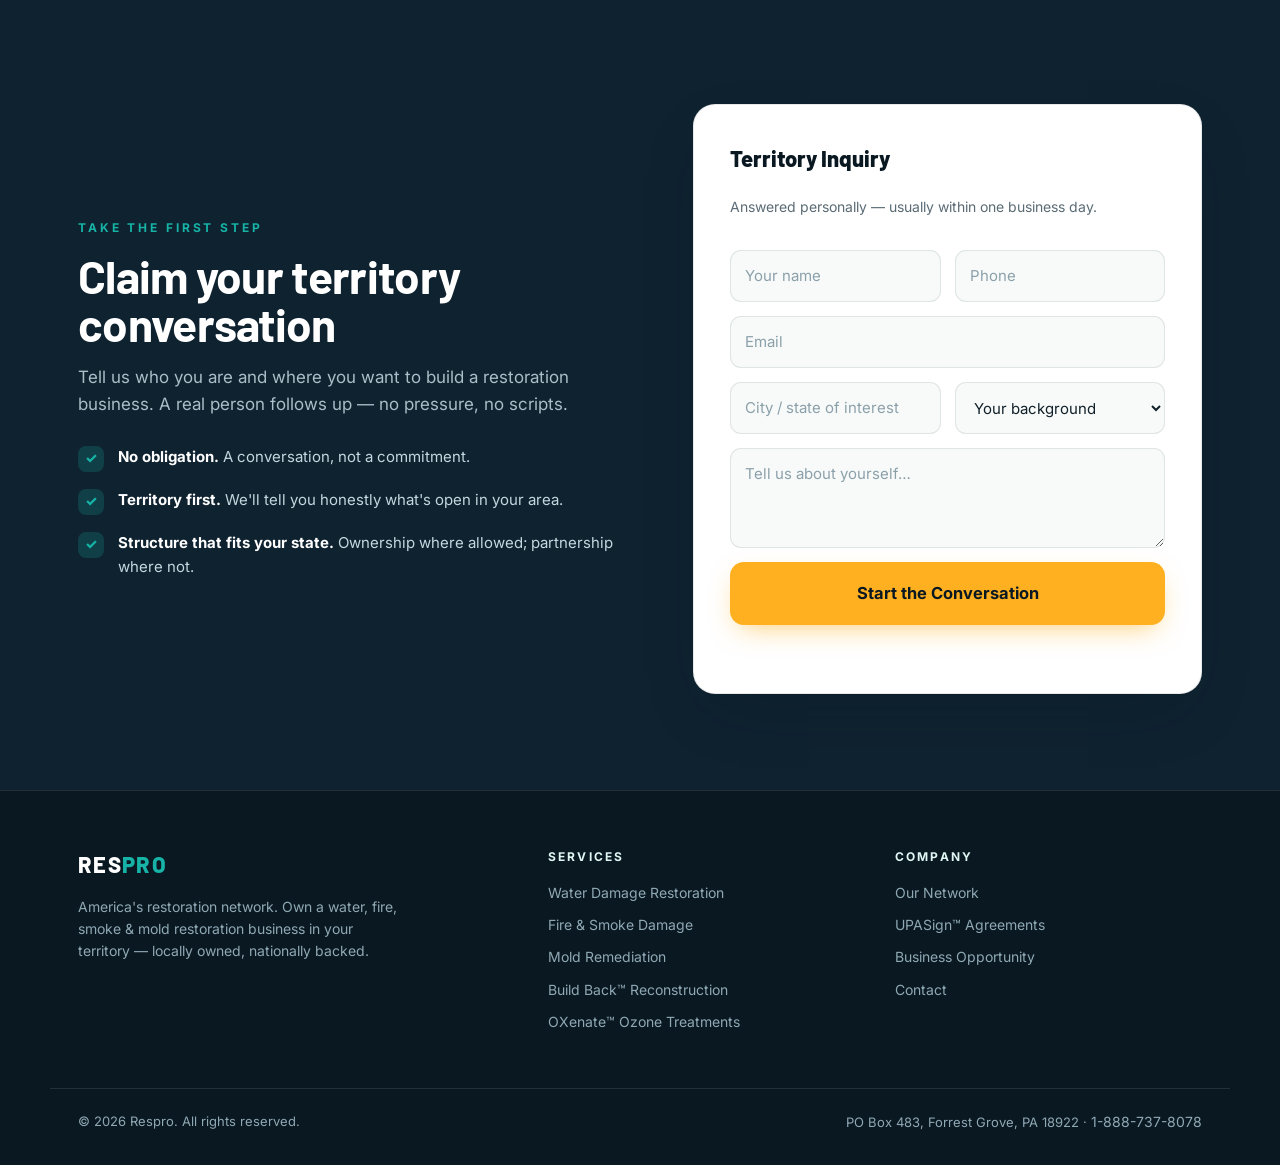
==== commit 125fa5f2: "Add Build Back™ (Better Than Before) section + UPASign™ agreements page Co-Authored-By: Claude Fable" ====
--- a/operators.html
+++ b/operators.html
@@ -6,11 +6,11 @@
 <title>Restoration Business Opportunity — Own a Respro Territory | Water, Fire & Mold Restoration Business</title>
 <meta name="description" content="Own a restoration business in your territory. Respro operators run their own water damage, fire damage, smoke, and mold remediation business — locally owned, nationally backed. A business partnership, not a franchise. Territories open across the U.S.">
 <meta name="keywords" content="restoration business opportunity, own a restoration business, water damage restoration business, fire damage restoration business, mold remediation business opportunity, disaster restoration territory, restoration business partnership, start a restoration company, emergency restoration business">
-<link rel="canonical" href="https://prguzzi-cmyk.github.io/resprousa-com/operators.html">
+<link rel="canonical" href="https://resprousa.com/operators.html">
 <meta property="og:type" content="website">
 <meta property="og:title" content="Own a Restoration Business — Respro Territory & Partnership Opportunities">
 <meta property="og:description" content="Locally owned, nationally backed. Run your own water, fire, smoke & mold restoration business under the Respro flag — a business partnership, not a franchise.">
-<meta property="og:url" content="https://prguzzi-cmyk.github.io/resprousa-com/operators.html">
+<meta property="og:url" content="https://resprousa.com/operators.html">
 <meta name="twitter:card" content="summary">
 <link rel="icon" href="favicon.svg" type="image/svg+xml">
 <link rel="preconnect" href="https://fonts.googleapis.com">
@@ -88,9 +88,10 @@
     </a>
     <nav class="nav__links">
       <a href="index.html#services">Services</a>
-      <a href="index.html#network">Our Network</a>
+      <a href="index.html#buildback">Build Back&trade;</a>
       <a href="index.html#oxenate">OXenate&trade;</a>
-      <a href="operators.html" style="color:var(--navy);font-weight:700">Business Opportunity</a>
+      <a href="upasign.html">UPASign&trade;</a>
+      <a href="operators.html" style="color:var(--navy);font-weight:700">Own a Territory</a>
       <a href="index.html#contact">Contact</a>
     </nav>
     <div class="nav__cta">
@@ -280,11 +281,13 @@
       <a href="index.html#services">Water Damage Restoration</a>
       <a href="index.html#services">Fire &amp; Smoke Damage</a>
       <a href="index.html#services">Mold Remediation</a>
+      <a href="index.html#buildback">Build Back&trade; Reconstruction</a>
       <a href="index.html#oxenate">OXenate&trade; Ozone Treatments</a>
     </div>
     <div>
       <h5>Company</h5>
       <a href="index.html#network">Our Network</a>
+      <a href="upasign.html">UPASign&trade; Agreements</a>
       <a href="operators.html">Business Opportunity</a>
       <a href="index.html#contact">Contact</a>
     </div>
--- a/styles.css
+++ b/styles.css
@@ -233,3 +233,73 @@
   .partner{grid-template-columns:1fr}
   .strip{flex-direction:column;text-align:center}
 }
+
+/* ============================================================
+   BUILD BACK™ + UPASIGN™
+   ============================================================ */
+
+/* ---------- Build Back band ---------- */
+.kicker--amber{color:var(--amber)}
+.buildback{position:relative;overflow:hidden}
+.buildback::before{content:"";position:absolute;inset:0;pointer-events:none;background:
+  radial-gradient(60% 50% at 88% 12%,rgba(255,176,32,.12),transparent 60%),
+  radial-gradient(45% 40% at 8% 92%,rgba(22,179,166,.10),transparent 65%)}
+.buildback .container{position:relative}
+.bb__title em{font-style:normal;color:var(--amber)}
+.bb__grid{display:grid;grid-template-columns:repeat(4,1fr);gap:18px;margin-top:54px}
+.bb{background:rgba(255,255,255,.045);border:1px solid var(--line-dark);border-radius:var(--r-lg);padding:30px 26px;transition:transform .18s,border-color .2s,background .2s}
+.bb:hover{transform:translateY(-5px);border-color:rgba(255,176,32,.5);background:rgba(255,255,255,.07)}
+.bb__icon{width:52px;height:52px;border-radius:14px;background:rgba(255,176,32,.14);display:flex;align-items:center;justify-content:center;font-size:24px;margin-bottom:18px}
+.bb h3{font-family:'Barlow',sans-serif;font-size:20px;font-weight:700;color:#fff;margin-bottom:8px}
+.bb p{color:#A9BEC7;font-size:14.5px}
+.bb__cta{display:flex;gap:14px;flex-wrap:wrap;margin-top:44px}
+
+/* Damage → Better meter */
+.bbmeter{display:grid;grid-template-columns:repeat(4,1fr);margin-top:64px;position:relative}
+.bbmeter::before{content:"";position:absolute;top:11px;left:12.5%;right:12.5%;height:2px;background:rgba(255,255,255,.14)}
+.bbmeter::after{content:"";position:absolute;top:11px;left:12.5%;right:12.5%;height:2px;background:linear-gradient(90deg,var(--teal),var(--amber));transform:scaleX(0);transform-origin:left;transition:transform 2s cubic-bezier(.4,0,.2,1) .2s}
+.bbmeter.is-live::after{transform:scaleX(1)}
+.bbm{text-align:center;position:relative;padding:0 10px}
+.bbm__dot{width:24px;height:24px;border-radius:50%;border:2px solid #3A5563;background:var(--navy-2);margin:0 auto 14px;position:relative;z-index:1;transition:background .4s,border-color .4s,box-shadow .4s}
+.is-live .bbm:nth-child(1) .bbm__dot{transition-delay:.25s}
+.is-live .bbm:nth-child(2) .bbm__dot{transition-delay:.8s}
+.is-live .bbm:nth-child(3) .bbm__dot{transition-delay:1.4s}
+.is-live .bbm:nth-child(4) .bbm__dot{transition-delay:2s}
+.is-live .bbm__dot{background:var(--teal);border-color:var(--teal);box-shadow:0 0 16px rgba(22,179,166,.6)}
+.is-live .bbm--final .bbm__dot{background:var(--amber);border-color:var(--amber);box-shadow:0 0 26px rgba(255,176,32,.85)}
+.bbm strong{display:block;font-family:'Barlow',sans-serif;font-size:15.5px;font-weight:700;color:#fff;letter-spacing:.02em}
+.bbm span{font-size:12.5px;color:#8FA9B4}
+.bbm--final strong{color:var(--amber)}
+
+/* ---------- UPASign hero ---------- */
+.uphero__grid{display:grid;grid-template-columns:1.05fr .95fr;gap:56px;align-items:center}
+.uphero__grid .hero__inner{max-width:none}
+.updoc-wrap{position:relative;display:flex;justify-content:center;padding:40px 0}
+.updoc{background:#fff;border-radius:18px;padding:30px 30px 24px;box-shadow:var(--shadow);width:min(430px,100%);color:var(--ink);position:relative;transform:rotate(-1.6deg)}
+.updoc__head{display:flex;align-items:center;justify-content:space-between;margin-bottom:20px;padding-bottom:14px;border-bottom:1px solid var(--line)}
+.updoc__title{font-family:'Barlow',sans-serif;font-weight:800;font-size:15px;color:var(--navy);letter-spacing:.04em}
+.updoc__badge{font-size:10px;font-weight:800;letter-spacing:.16em;text-transform:uppercase;color:var(--teal-deep);background:var(--teal-soft);padding:4px 10px;border-radius:999px}
+.updoc__line{height:9px;border-radius:5px;background:#E7EEF1;margin-bottom:11px}
+.updoc__line--w80{width:80%}.updoc__line--w95{width:95%}.updoc__line--w60{width:60%}.updoc__line--w88{width:88%}
+.updoc__siglabel{font-size:10.5px;letter-spacing:.2em;text-transform:uppercase;color:var(--faint);font-weight:700;margin:22px 0 2px}
+.updoc__sig{border-bottom:2px solid var(--line);padding-bottom:2px}
+.updoc__sig svg{display:block;width:210px;height:56px}
+.updoc__sig path{stroke:#14303F;stroke-width:3;fill:none;stroke-linecap:round;stroke-linejoin:round;stroke-dasharray:520;stroke-dashoffset:520;animation:updoc-sign 2s ease .9s forwards}
+@keyframes updoc-sign{to{stroke-dashoffset:0}}
+.updoc__stamp{position:absolute;top:34%;right:-18px;border:3px solid var(--teal);color:var(--teal-deep);font-family:'Barlow',sans-serif;font-weight:800;font-size:17px;letter-spacing:.18em;padding:8px 18px;border-radius:10px;background:rgba(255,255,255,.92);transform:rotate(8deg) scale(1.6);opacity:0;animation:updoc-stamp .45s cubic-bezier(.2,1.6,.4,1) 3.1s forwards}
+@keyframes updoc-stamp{to{opacity:1;transform:rotate(8deg) scale(1)}}
+.updoc__audit{display:flex;align-items:center;gap:8px;margin-top:18px;font-size:11.5px;color:var(--faint);font-weight:600}
+.updoc__audit .dot{width:7px;height:7px;border-radius:50%;background:var(--teal);display:inline-block;box-shadow:0 0 8px var(--teal);animation:pulse 2.2s infinite}
+
+@media(max-width:960px){
+  .bb__grid{grid-template-columns:repeat(2,1fr)}
+  .uphero__grid{grid-template-columns:1fr}
+  .updoc-wrap{padding:8px 0 16px}
+}
+@media(max-width:640px){
+  .bb__grid{grid-template-columns:1fr}
+  .bbmeter{grid-template-columns:repeat(2,1fr);gap:26px 0}
+  .bbmeter::before,.bbmeter::after{display:none}
+  .updoc{transform:none}
+  .updoc__stamp{right:6px}
+}
